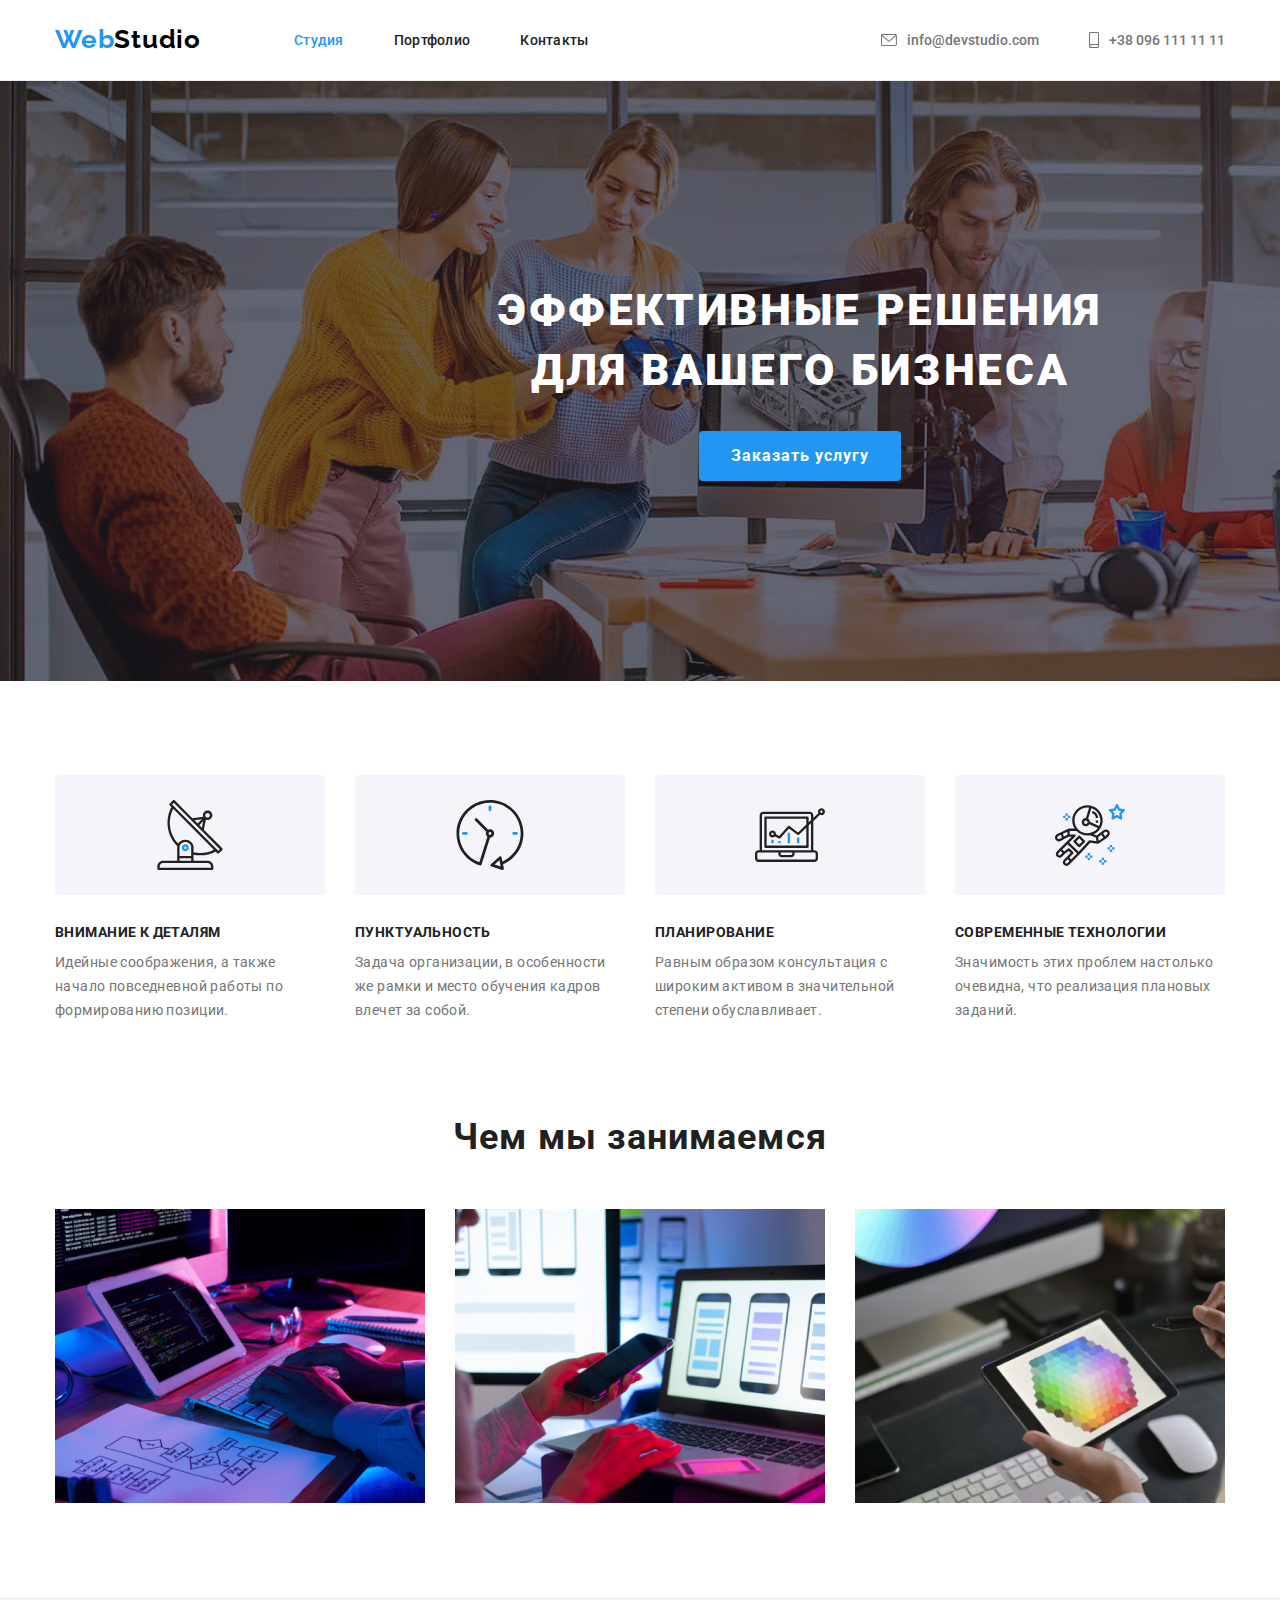
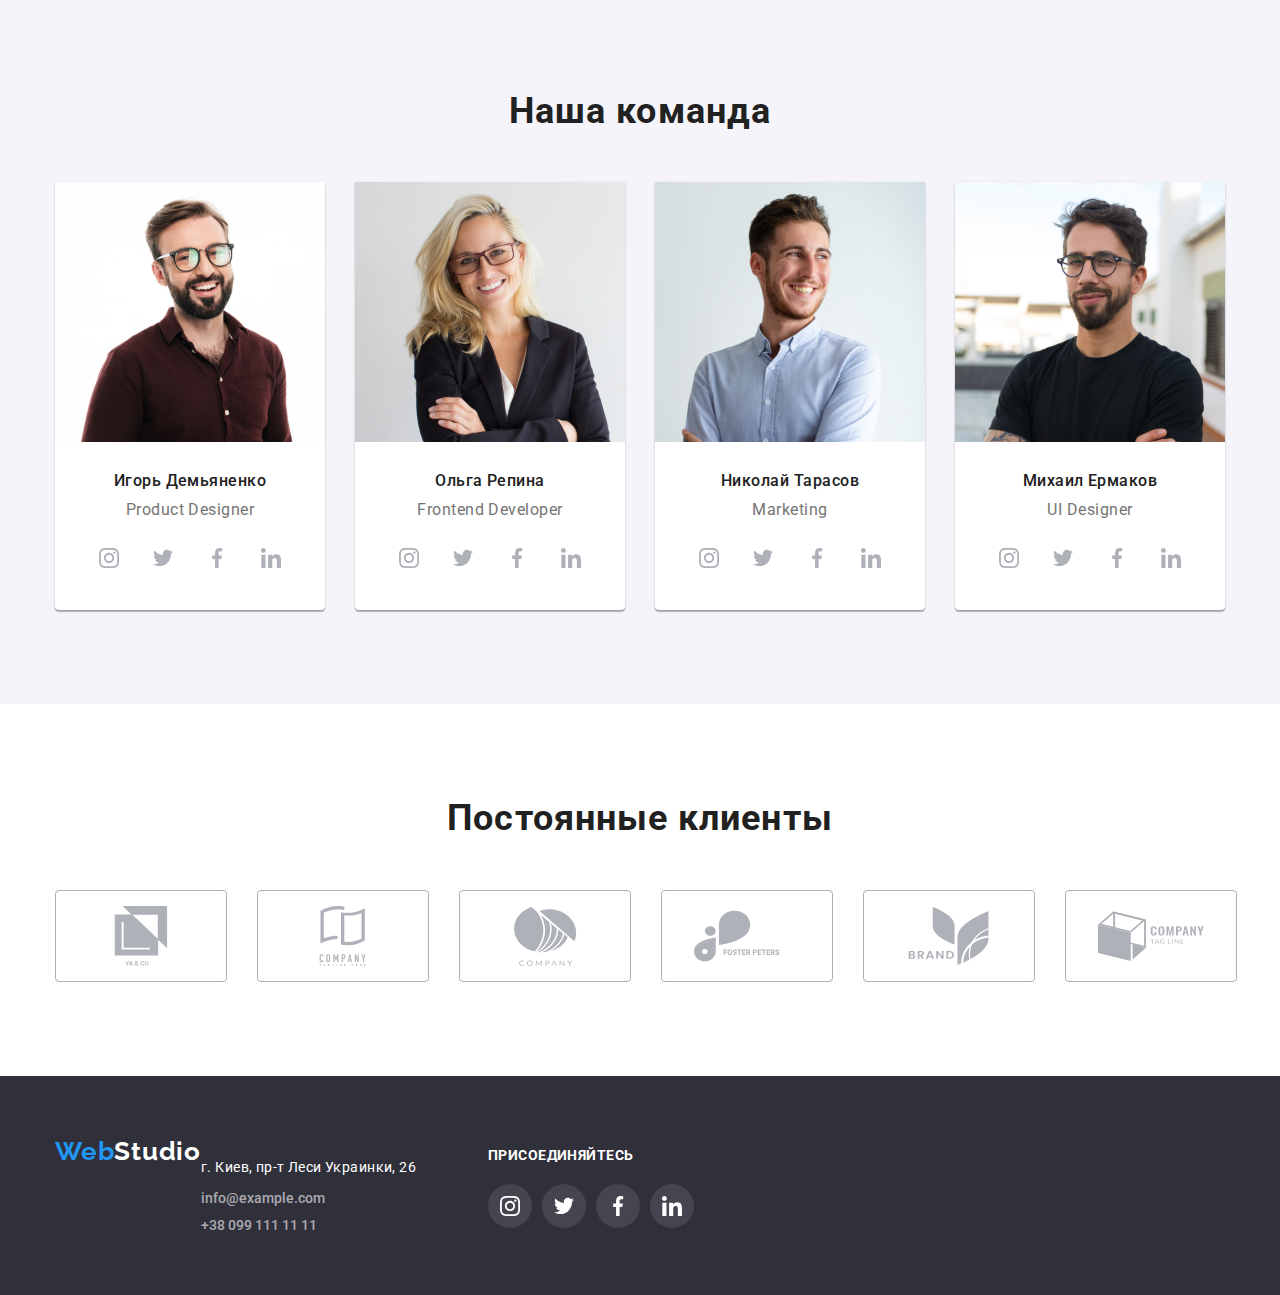
==== index.html @ bc765b1d "Добавляет фоновые изображения и декоративные элементы" ====
<!DOCTYPE html>
<html lang="ru">
  <head>
    <meta charset="UTF-8" />
    <meta name="viewport" content="width=device-width, initial-scale=1.0" />
    <title>WebStudios</title>
    <link rel="preconnect" href="https://fonts.googleapis.com" />
    <link rel="preconnect" href="https://fonts.gstatic.com" crossorigin />
    <link
      href="https://fonts.googleapis.com/css2?family=Raleway:wght@700&family=Roboto:wght@400;500;700;900&display=swap"
      rel="stylesheet"
    />
    <link rel="stylesheet" href="./css/modern-normalize.css" />
    <link rel="stylesheet" href="./css/styles.css" />
  </head>
  <body>
    <!-- Шапка -->
    <header class="header">
      <div class="container header-container">
        <a href="./index.html" class="logo link">
          <span class="logo-web">Web</span
          ><span class="logo-black">Studio</span></a
        >
        <nav class="nav">
          <ul class="nav-list list">
            <li class="nav-item">
              <a href="./index.html" class="nav-link current link">Студия</a>
            </li>
            <li class="nav-item">
              <a href="./portfolio.html" class="nav-link link">Портфолио</a>
            </li>
            <li class="nav-item">
              <a href="" class="nav-link link">Контакты</a>
            </li>
          </ul>
        </nav>

        <ul class="contacts-list list">
          <li class="contact-item">
            <svg class="icon-contact" width="16" height="12">
              <use href="./images/icons.svg#envelope"></use>
            </svg>
            <a href="mailto:info@devstudio.com" class="contact-link link"
              >info@devstudio.com</a
            >
          </li>
          <li class="contact-item">
            <svg class="icon-contact" width="10" height="16">
              <use href="./images/icons.svg#smartphone"></use>
            </svg>
            <a href="tel:+380961111111" class="contact-link link"
              >+38 096 111 11 11</a
            >
          </li>
        </ul>
      </div>
    </header>

    <!-- Герой -->
    <main>
      <section class="hero">
        <h1 class="hero-title">Эффективные решения для вашего бизнеса</h1>
        <button type="button" class="primary-button">Заказать услугу</button>
      </section>

      <section class="features">
        <div class="container">
          <h2 class="visually-hidden">Особенности</h2>
          <ul class="features-list list">
            <li class="features-item">
              <div class="block-features">
                <svg class="icons-features">
                  <use href="./images/icons.svg#antenna"></use>
                </svg>
              </div>
              <h3 class="features-title">Внимание к деталям</h3>
              <p class="features-discription">
                Идейные соображения, а также начало повседневной работы по
                формированию позиции.
              </p>
            </li>
            <li class="features-item">
              <div class="block-features">
                <svg class="icons-features">
                  <use href="./images/icons.svg#clock"></use>
                </svg>
              </div>
              <h3 class="features-title">Пунктуальность</h3>
              <p class="features-discription">
                Задача организации, в особенности же рамки и место обучения
                кадров влечет за собой.
              </p>
            </li>
            <li class="features-item">
              <div class="block-features">
                <svg class="icons-features">
                  <use href="./images/icons.svg#diagram"></use>
                </svg>
              </div>
              <h3 class="features-title">Планирование</h3>
              <p class="features-discription">
                Равным образом консультация с широким активом в значительной
                степени обуславливает.
              </p>
            </li>
            <li class="features-item">
              <div class="block-features">
                <svg class="icons-features">
                  <use href="./images/icons.svg#astronaut"></use>
                </svg>
              </div>
              <h3 class="features-title">Современные технологии</h3>
              <p class="features-discription">
                Значимость этих проблем настолько очевидна, что реализация
                плановых заданий.
              </p>
            </li>
          </ul>
        </div>
      </section>
      <section class="section-works">
        <div class="container">
          <h2 class="section-title">Чем мы занимаемся</h2>
          <ul class="works-list list">
            <li class="work-item">
              <img src="./images/keyboard.jpg" alt="Набор текста" width="370" />
            </li>
            <li class="work-item">
              <img src="./images/laptop.jpg" alt="Ноутбук" width="370" />
            </li>
            <li class="work-item">
              <img src="./images/ipad.png" alt="Планшет" width="370" />
            </li>
          </ul>
        </div>
      </section>

      <!-- Команда -->
      <section class="team-section section">
        <div class="container">
          <h2 class="section-title">Наша команда</h2>
          <ul class="team-list list">
            <li class="team-item">
              <img
                src="./images/product_designer.jpg"
                alt="Игорь Демьяненко"
                width="270"
              />
              <div class="team-description">
                <h3 class="teammate-name">Игорь Демьяненко</h3>
                <p lang="en" class="teammate-position">Product Designer</p>
                <ul class="social-list list">
                  <li class="teammate-social-item">
                    <a href="" class="social-link">
                      <svg class="social-icon" width="20" height="20">
                        <use href="./images/icons.svg#instagram"></use>
                      </svg>
                    </a>
                  </li>
                  <li class="teammate-social-item">
                    <a href="" class="social-link">
                      <svg class="social-icon" width="20" height="20">
                        <use href="./images/icons.svg#twitter"></use>
                      </svg>
                    </a>
                  </li>
                  <li class="teammate-social-item">
                    <a href="" class="social-link">
                      <svg class="social-icon" width="20" height="20">
                        <use href="./images/icons.svg#facebook"></use>
                      </svg>
                    </a>
                  </li>
                  <li class="teammate-social-item">
                    <a href="" class="social-link">
                      <svg class="social-icon" width="20" height="20">
                        <use href="./images/icons.svg#linkedin"></use>
                      </svg>
                    </a>
                  </li>
                </ul>
              </div>
            </li>
            <li class="team-item">
              <img
                src="./images/frontend_developer.jpg"
                alt="Ольга Репина"
                width="270"
              />
              <div class="team-description">
                <h3 class="teammate-name">Ольга Репина</h3>
                <p lang="en" class="teammate-position">Frontend Developer</p>
                <ul class="social-list list">
                  <li class="teammate-social-item">
                    <a href="" class="social-link">
                      <svg class="social-icon" width="20" height="20">
                        <use href="./images/icons.svg#instagram"></use>
                      </svg>
                    </a>
                  </li>
                  <li class="teammate-social-item">
                    <a href="" class="social-link">
                      <svg class="social-icon" width="20" height="20">
                        <use href="./images/icons.svg#twitter"></use>
                      </svg>
                    </a>
                  </li>
                  <li class="teammate-social-item">
                    <a href="" class="social-link">
                      <svg class="social-icon" width="20" height="20">
                        <use href="./images/icons.svg#facebook"></use>
                      </svg>
                    </a>
                  </li>
                  <li class="teammate-social-item">
                    <a href="" class="social-link">
                      <svg class="social-icon" width="20" height="20">
                        <use href="./images/icons.svg#linkedin"></use>
                      </svg>
                    </a>
                  </li>
                </ul>
              </div>
            </li>
            <li class="team-item">
              <img
                src="./images/marketing.jpg"
                alt="Николай Тарасов"
                width="270"
              />
              <div class="team-description">
                <h3 class="teammate-name">Николай Тарасов</h3>
                <p lang="en" class="teammate-position">Marketing</p>
                <ul class="social-list list">
                  <li class="teammate-social-item">
                    <a href="" class="social-link">
                      <svg class="social-icon" width="20" height="20">
                        <use href="./images/icons.svg#instagram"></use>
                      </svg>
                    </a>
                  </li>
                  <li class="teammate-social-item">
                    <a href="" class="social-link">
                      <svg class="social-icon" width="20" height="20">
                        <use href="./images/icons.svg#twitter"></use>
                      </svg>
                    </a>
                  </li>
                  <li class="teammate-social-item">
                    <a href="" class="social-link">
                      <svg class="social-icon" width="20" height="20">
                        <use href="./images/icons.svg#facebook"></use>
                      </svg>
                    </a>
                  </li>
                  <li class="teammate-social-item">
                    <a href="" class="social-link">
                      <svg class="social-icon" width="20" height="20">
                        <use href="./images/icons.svg#linkedin"></use>
                      </svg>
                    </a>
                  </li>
                </ul>
              </div>
            </li>
            <li class="team-item">
              <img
                src="./images/ui_designer.jpg"
                alt="Михаил Ермаков"
                width="270"
              />
              <div class="team-description">
                <h3 class="teammate-name">Михаил Ермаков</h3>
                <p lang="en" class="teammate-position">UI Designer</p>
                <ul class="social-list list">
                  <li class="teammate-social-item">
                    <a href="" class="social-link">
                      <svg class="social-icon" width="20" height="20">
                        <use href="./images/icons.svg#instagram"></use>
                      </svg>
                    </a>
                  </li>
                  <li class="teammate-social-item">
                    <a href="" class="social-link">
                      <svg class="social-icon" width="20" height="20">
                        <use href="./images/icons.svg#twitter"></use>
                      </svg>
                    </a>
                  </li>
                  <li class="teammate-social-item">
                    <a href="" class="social-link">
                      <svg class="social-icon" width="20" height="20">
                        <use href="./images/icons.svg#facebook"></use>
                      </svg>
                    </a>
                  </li>
                  <li class="teammate-social-item">
                    <a href="" class="social-link">
                      <svg class="social-icon" width="20" height="20">
                        <use href="./images/icons.svg#linkedin"></use>
                      </svg>
                    </a>
                  </li>
                </ul>
              </div>
            </li>
          </ul>
        </div>
      </section>

      <!-- Партнеры -->
      <section class="section-clients section">
        <div class="container">
          <h2 class="section-title">Постоянные клиенты</h2>
          <ul class="clients-list list">
            <li class="clients-item">
              <a href="" class="clients-link">
                <svg class="clients-icon" widht="106" height="60">
                  <use href="./images/icons.svg#company2"></use>
                </svg>
              </a>
            </li>
            <li class="clients-item">
              <a href="" class="clients-link">
                <svg class="clients-icon" widht="106" height="60">
                  <use href="./images/icons.svg#company1"></use>
                </svg>
              </a>
            </li>
            <li class="clients-item">
              <a href="" class="clients-link">
                <svg class="clients-icon" widht="106" height="60">
                  <use href="./images/icons.svg#company3"></use>
                </svg>
              </a>
            </li>
            <li class="clients-item">
              <a href="" class="clients-link">
                <svg class="clients-icon" widht="106" height="60">
                  <use href="./images/icons.svg#company4"></use>
                </svg>
              </a>
            </li>
            <li class="clients-item">
              <a href="" class="clients-link">
                <svg class="clients-icon" widht="106" height="60">
                  <use href="./images/icons.svg#company5"></use>
                </svg>
              </a>
            </li>
            <li class="clients-item">
              <a href="" class="clients-link">
                <svg class="clients-icon" widht="106" height="60">
                  <use href="./images/icons.svg#company6"></use>
                </svg>
              </a>
            </li>
          </ul>
        </div>
      </section>
    </main>

    <!-- Подвал -->
    <footer class="page-footer">
      <div class="container footer-container">
        <a href="./index.html" class="logo link">
          <span class="logo-web">Web</span
          ><span class="logo-white">Studio</span></a
        >
        <address class="contact-address">
          <ul class="footer-contacts-list">
            <li class="footer-contact-item list">
              <a
                href="https://goo.gl/maps/eDtE6KMM95kPjkAP6"
                target="_blank"
                rel="noopener noreferrer"
                class="map-link link"
              >
                г. Киев, пр-т Леси Украинки, 26
              </a>
            </li>
            <li class="footer-contact-item list">
              <a href="mailto:info@example.com" class="footer-contact-link link"
                >info@example.com</a
              >
            </li>
            <li class="footer-contact-item list">
              <a href="tel:+380991111111" class="footer-contact-link link"
                >+38 099 111 11 11</a
              >
            </li>
          </ul>
        </address>
        <div class="footer-social">
          <h2 class="footer-social-title">ПРИСОЕДИНЯЙТЕСЬ</h2>
          <ul class="footer-social-list list">
            <li class="footer-social-item">
              <a href="" class="footer-social-link social-link">
                <svg
                  class="footer-social-icon social-icon"
                  width="20"
                  height="20"
                >
                  <use href="./images/icons.svg#instagram"></use>
                </svg>
              </a>
            </li>
            <li class="footer-social-item">
              <a href="" class="footer-social-link social-link">
                <svg
                  class="footer-social-icon social-icon"
                  width="20"
                  height="20"
                >
                  <use href="./images/icons.svg#twitter"></use>
                </svg>
              </a>
            </li>
            <li class="footer-social-item">
              <a href="" class="footer-social-link social-link">
                <svg
                  class="footer-social-icon social-icon"
                  width="20"
                  height="20"
                >
                  <use href="./images/icons.svg#facebook"></use>
                </svg>
              </a>
            </li>
            <li class="footer-social-item">
              <a href="" class="footer-social-link social-link">
                <svg
                  class="footer-social-icon social-icon"
                  width="20"
                  height="20"
                >
                  <use href="./images/icons.svg#linkedin"></use>
                </svg>
              </a>
            </li>
          </ul>
        </div>
      </div>
    </footer>
  </body>
</html>
---- css/styles.css ----
:root {
  --primary-color: #ffffff;
  --title-color: #212121;
  --first-background-color: #2f303a;
  --our-team-bg-color: #f5f4fa;
  --discription-color: #757575;
  --accent-color: #2196f3;
  --secondary-color: #000000;
  --footer-color-link: rgba(255, 255, 255, 0.6);
  --border-solid-color: #eeeeee;
  --border-bottom-color: #ececec;
  --svg-icon-color: #afb1b8;
}

body {
  font-family: 'Roboto', sans-serif;
  background-color: var(--primary-color);
  color: var(--title-color);
  margin: 0;
}
.list {
  list-style: none;
}
.link {
  text-decoration: none;
}

.visually-hidden {
  position: absolute;
  white-space: nowrap;
  width: 1px;
  height: 1px;
  overflow: hidden;
  border: 0;
  padding: 0;
  clip: rect(0 0 0 0);
  clip-path: inset(50%);
  margin: -1px;
}
p,
h1,
h2,
h3,
h4,
h5,
h6 {
  margin: 0;
}
ul {
  margin: 0;
  padding: 0;
}
button {
  border-width: 0;
}

img {
  display: block;
  max-width: 100%;
  height: auto;
}
.container {
  width: 1170px;
  padding: 0 15px;
  margin: 0 auto;
}
.section {
  padding: 94px 0;
}

/*------------------ ЛОГО САЙТА ---------------- */
.logo {
  font-family: Raleway;
  font-weight: bold;
  font-size: 26px;
  line-height: 1.2;
  letter-spacing: 0.03em;
}
.logo-web {
  color: var(--accent-color);
}
.logo-black {
  color: var(--secondary-color);
}

/*------------------ НАВИГАЦИЯ ---------------- */
.header {
  border-bottom: 1px solid var(--border-bottom-color);
}

.header-container {
  display: flex;
  align-items: center;
}
.nav {
  margin-left: 93px;
}
.nav-list {
  display: flex;
}

.nav-list .nav-item:not(:last-child) {
  margin-right: 50px;
}
.nav-link {
  display: block;
  padding: 32px 0;

  color: var(--title-color);

  font-weight: 500;
  font-size: 14px;
  line-height: 1.15;
  letter-spacing: 0.02em;
}
.nav-link:hover,
.nav-link:focus {
  color: var(--accent-color);
}

.contact-link {
  color: var(--discription-color);

  font-weight: 500;
  font-size: 14px;
  line-height: 1.33;
}

.contacts-list {
  display: flex;
  align-items: center;
  margin-left: auto;
}

.contact-item {
  display: flex;
  align-items: center;
}

.icon-contact {
  margin-right: 10px;
  fill: var(--discription-color);
}

.icon-contact:hover {
  fill: var(--accent-color);
}

.contact-item:not(:last-child) {
  margin-right: 50px;
}

.current {
  color: var(--accent-color);
}
.contact-link:hover,
.contact-link:focus {
  color: var(--accent-color);
}

/*------------------ ГЕРОЙ ---------------- */
.hero {
  padding: 200px 0;
  text-align: center;
  background-color: var(--first-background-color);
  background-image: linear-gradient(
      rgba(47, 48, 58, 0.4),
      rgba(47, 48, 58, 0.4)
    ),
    url(../images/hero.jpg);
  background-position: center;
  background-repeat: no-repeat;
  background-size: cover;
  min-width: 1600px;
}

.hero-title {
  margin: 0 auto 30px;
  font-weight: 900;
  font-size: 44px;
  line-height: 1.36;
  letter-spacing: 0.06em;
  text-transform: uppercase;
  color: var(--primary-color);
  width: 696px;
}

.primary-button {
  padding: 10px 32px;

  font-family: inherit;
  font-weight: bold;
  font-size: 16px;
  line-height: 1.9;

  letter-spacing: 0.06em;
  cursor: pointer;
  background-color: var(--accent-color);
  color: var(--primary-color);
  box-shadow: 0px 4px 4px rgba(0, 0, 0, 0.15);
  border-radius: 4px;
}

/*------------------ ОСОБЕННОСТИ---------------- */

.features-title {
  font-weight: bold;
  font-size: 14px;
  line-height: 1.14;
  letter-spacing: 0.03em;
  text-transform: uppercase;
  margin: 0 0 10px 0;
  color: var(--title-color);
}
.features-list {
  display: flex;
  align-items: center;
}
.features {
  padding: 94px 0 47px 0;
}

.features-item {
  width: 270px;
  font-weight: normal;
  font-size: 14px;
  line-height: 1.71;
  letter-spacing: 0.03em;
  color: var(--discription-color);
}
.features-item:not(:last-child) {
  margin-right: 30px;
}
.block-features {
  display: flex;
  width: 270px;
  height: 120px;
  margin-bottom: 30px;
  background-color: #f5f4fa;
  border-radius: 4px;
}

.icons-features {
  width: 70px;
  height: 70px;
  align-items: center;
  padding: 25px 100px;
}
/*------------------ ЧЕМ МЫ ЗАНИМАЕМСЯ ---------------- */
.section-works {
  padding: 47px 0 94px 0;
}

.works-list {
  display: flex;
}
.work-item {
  align-items: center;
}

.work-item:not(:last-child) {
  margin-right: 30px;
}

/*---------------------- КОМАНДА --------------------*/

.section-title {
  margin-bottom: 50px;
  font-weight: bold;
  font-size: 36px;
  line-height: 1.16;
  letter-spacing: 0.03em;
  text-align: center;
}

.team-section {
  background-color: var(--our-team-bg-color);
}
.team-list {
  display: flex;
}
.team-item {
  box-shadow: 0px 1px 3px rgba(0, 0, 0, 0.12), 0px 1px 1px rgba(0, 0, 0, 0.14),
    0px 2px 1px rgba(0, 0, 0, 0.2);
  border-radius: 0px 0px 4px 4px;
  background-color: var(--primary-color);
}
.team-item:not(:last-child) {
  margin-right: 30px;
}

.teammate-name {
  font-weight: 500;
  font-size: 16px;
  line-height: 1.18;
  letter-spacing: 0.03em;
  margin-bottom: 10px;
}
.teammate-position {
  font-weight: normal;
  font-size: 16px;
  line-height: 1.18;
  letter-spacing: 0.03em;
  color: var(--discription-color);
}
.social-list {
  display: flex;
  justify-content: center;
  margin-top: 16px;
}

.teammate-social-item {
  width: 44px;
  height: 44px;
  background-color: var(--primary-color);
}

.teammate-social-item + .teammate-social-item {
  margin-left: 10px;
}
.social-link {
  display: flex;
  align-items: center;
  justify-content: center;
  width: 100%;
  height: 100%;
  border-radius: 50%;
  background-color: var(--primary-color);
}

.social-link:hover,
.social-link:focus {
  background-color: var(--accent-color);
}

.social-link:hover .social-icon,
.social-link:focus .social-icon {
  fill: var(--primary-color);
}

.social-icon {
  fill: var(--svg-icon-color);
}

.team-description {
  text-align: center;
  padding: 30px 0;
}

/*------------------ КЛИЕНТЫ---------------- */
.clients-list {
  display: flex;
}

.clients-item:not(:last-child) {
  margin-right: 30px;
}

.clients-link {
  display: flex;
  align-items: center;
  justify-content: center;
  width: 172px;
  height: 92px;
  border: 1px solid var(--svg-icon-color);
  border-radius: 4px;
  box-sizing: border-box;
  color: var(--svg-icon-color);
}

.clients-link:hover,
.clients-link:focus {
  border: 1px solid var(--accent-color);
  color: var(--accent-color);
}

.clients-icon {
  width: 106px;
  height: 60px;
  fill: currentColor;
}

/*------------------ ПОДВАЛ---------------- */
.page-footer {
  background-color: var(--first-background-color);
  padding: 60px 0;
}
.footer-container {
  display: flex;
}

.footer-contacts-list {
  display: block;
}

.contact-address {
  font-style: normal;
  margin-top: 20px;
}
.footer-contact-item + .footer-contact-item {
  margin-top: 9px;
}

.logo-white {
  font-family: Raleway;
  font-weight: bold;
  font-size: 26px;
  line-height: 1.2;
  letter-spacing: 0.03em;
  color: var(--primary-color);
}
.footer-contact-link {
  font-weight: 500;
  font-size: 14px;
  line-height: 1.33;
  color: var(--footer-color-link);
}
.footer-contact-link:hover,
.footer-contact-link:focus {
  color: var(--accent-color);
}

.map-link {
  font-size: 14px;
  line-height: 1.71;
  letter-spacing: 0.03em;
  color: var(--primary-color);
}

.map-link:hover,
.map-link:focus {
  color: var(--accent-color);
}

.footer-social {
  margin-left: 72px;
  margin-top: 12px;
}

.footer-social-title {
  font-size: 14px;
  line-height: 1.14;
  letter-spacing: 0.03em;
  text-transform: uppercase;
  margin-bottom: 20px;
  color: var(--primary-color);
}

.footer-social-list {
  display: flex;
}

.footer-social-item {
  width: 44px;
  height: 44px;
}

.footer-social-item:not(:last-child) {
  margin-right: 10px;
}

.footer-social-icon {
  fill: var(--primary-color);
}

.footer-social-link {
  display: flex;
  align-items: center;
  justify-content: center;
  width: 100%;
  height: 100%;
  border-radius: 50%;
  background-color: rgba(255, 255, 255, 0.1);
}

/*------------------ СТРАНИЦА ПОРТФОЛИО ---------------- */

.filter-list {
  display: flex;
  justify-content: center;
  margin-bottom: 34px;
}

.filter-item:not(:last-child) {
  margin-right: 8px;
}
.title-portfolio {
  font-weight: 900;
  line-height: 1.36;
  text-align: center;
  letter-spacing: 0.06em;
  text-transform: uppercase;
  color: var(--discription-color);
}
.secondary-button {
  padding: 6px 22px;
  font-family: inherit;
  border: none;
  font-weight: 500;
  font-size: 16px;
  line-height: 1.6;
  border-radius: 4px;
  text-align: center;
  letter-spacing: 0.03em;
  cursor: pointer;
  color: var(--title-color);
  background-color: var(--our-team-bg-color);
}

.secondary-button:hover,
.secondary-button:focus {
  background-color: var(--accent-color);
  color: var(--primary-color);
  box-shadow: 0px 3px 1px rgba(0, 0, 0, 0.1), 0px 1px 2px rgba(0, 0, 0, 0.08),
    0px 2px 2px rgba(0, 0, 0, 0.12);
}

/*------------------ ФИЛЬТР НАПРАВЛЕНИЙ ---------------- */

.portfolio-list {
  display: flex;
  flex-wrap: wrap;
}

.portfolio-item {
  background: var(--primary-color);
  box-sizing: border-box;
}
.portfolio-item:hover {
  box-shadow: 0px 1px 1px rgba(0, 0, 0, 0.12), 0px 4px 4px rgba(0, 0, 0, 0.06),
    1px 4px 6px rgba(0, 0, 0, 0.16);
}

.portfolio-item:not(:nth-child(3n)) {
  margin-right: 30px;
}

.portfolio-item:not(:nth-last-child(-n + 3)) {
  margin-bottom: 30px;
}
.portfolio-description-field {
  padding: 20px 24px;
  border-top: none;
  border: 1px solid var(--border-solid-color);
}
.portfolio-title {
  font-weight: bold;
  font-size: 18px;
  line-height: 2;
  letter-spacing: 0.06em;
}
.portfolio-direction {
  margin-top: 4px;
  font-weight: normal;
  font-size: 16px;
  line-height: 1.87;
  letter-spacing: 0.03em;
  color: var(--discription-color);
}
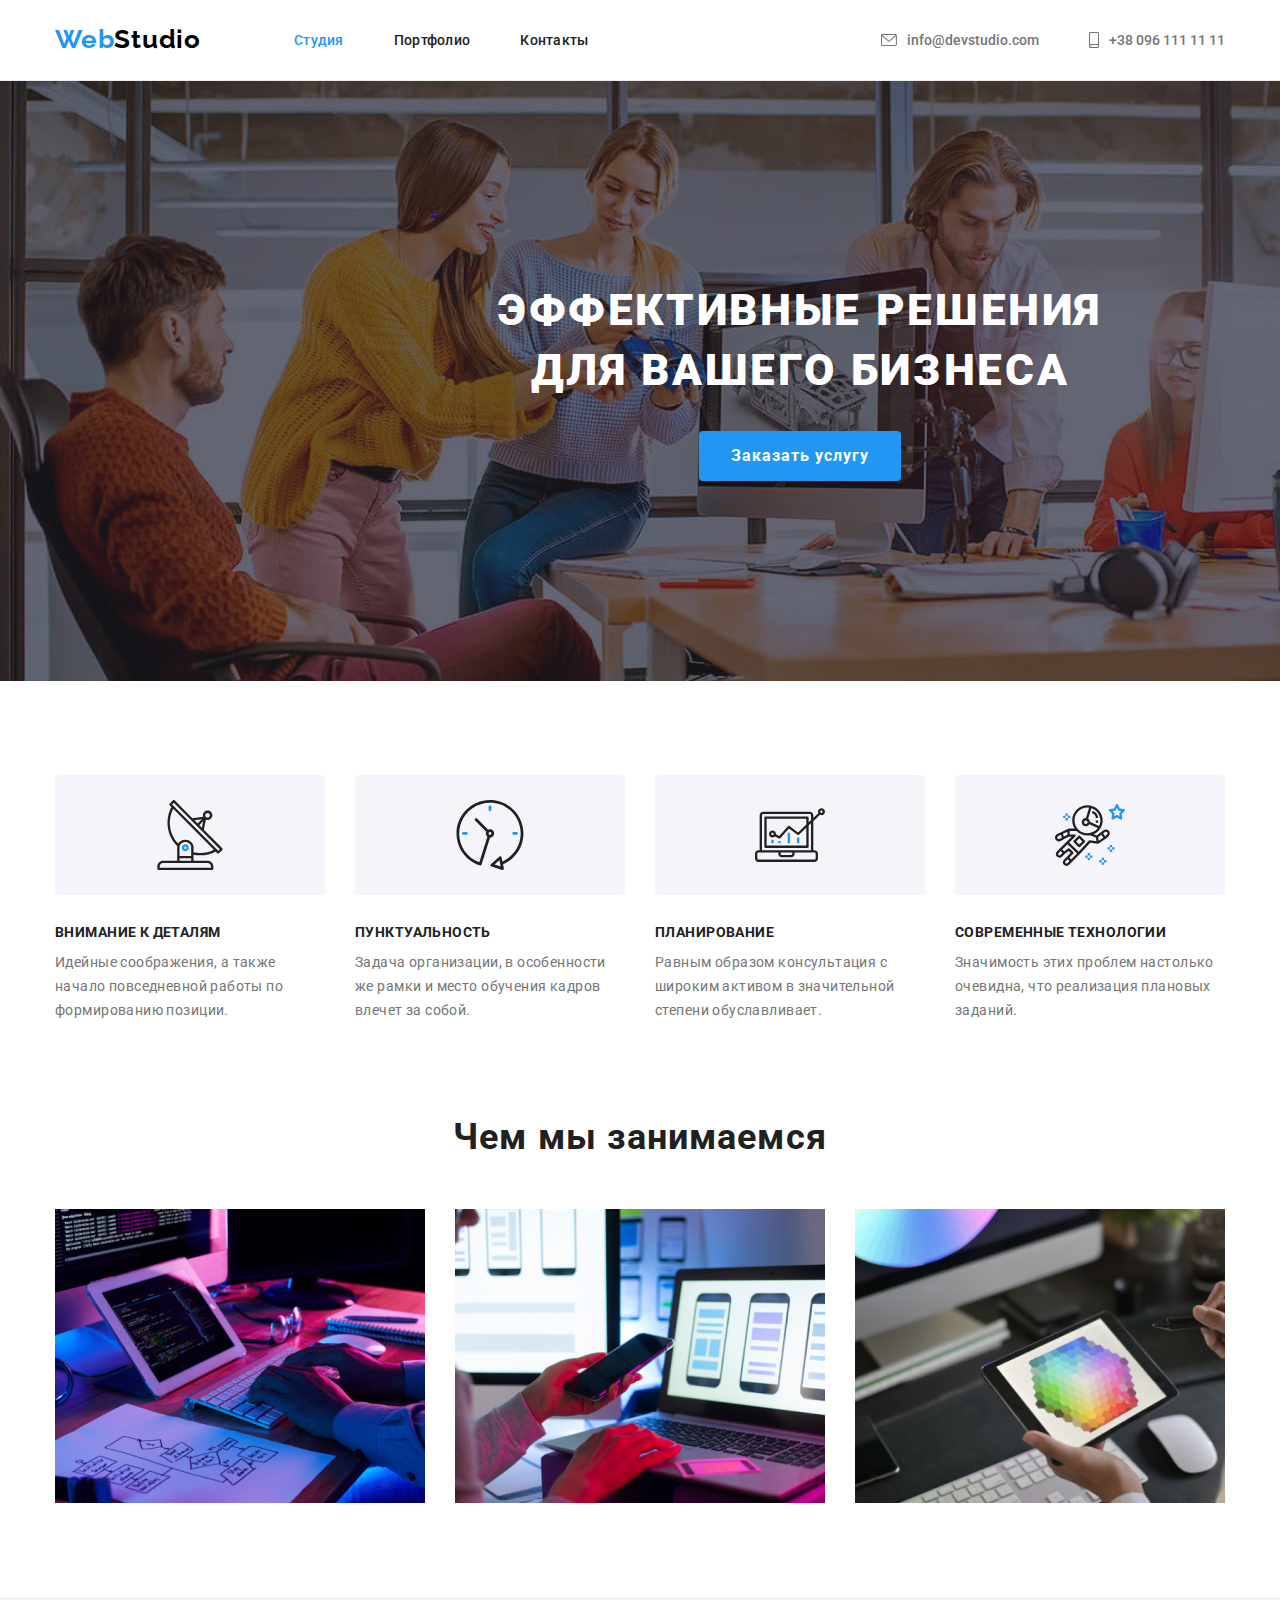
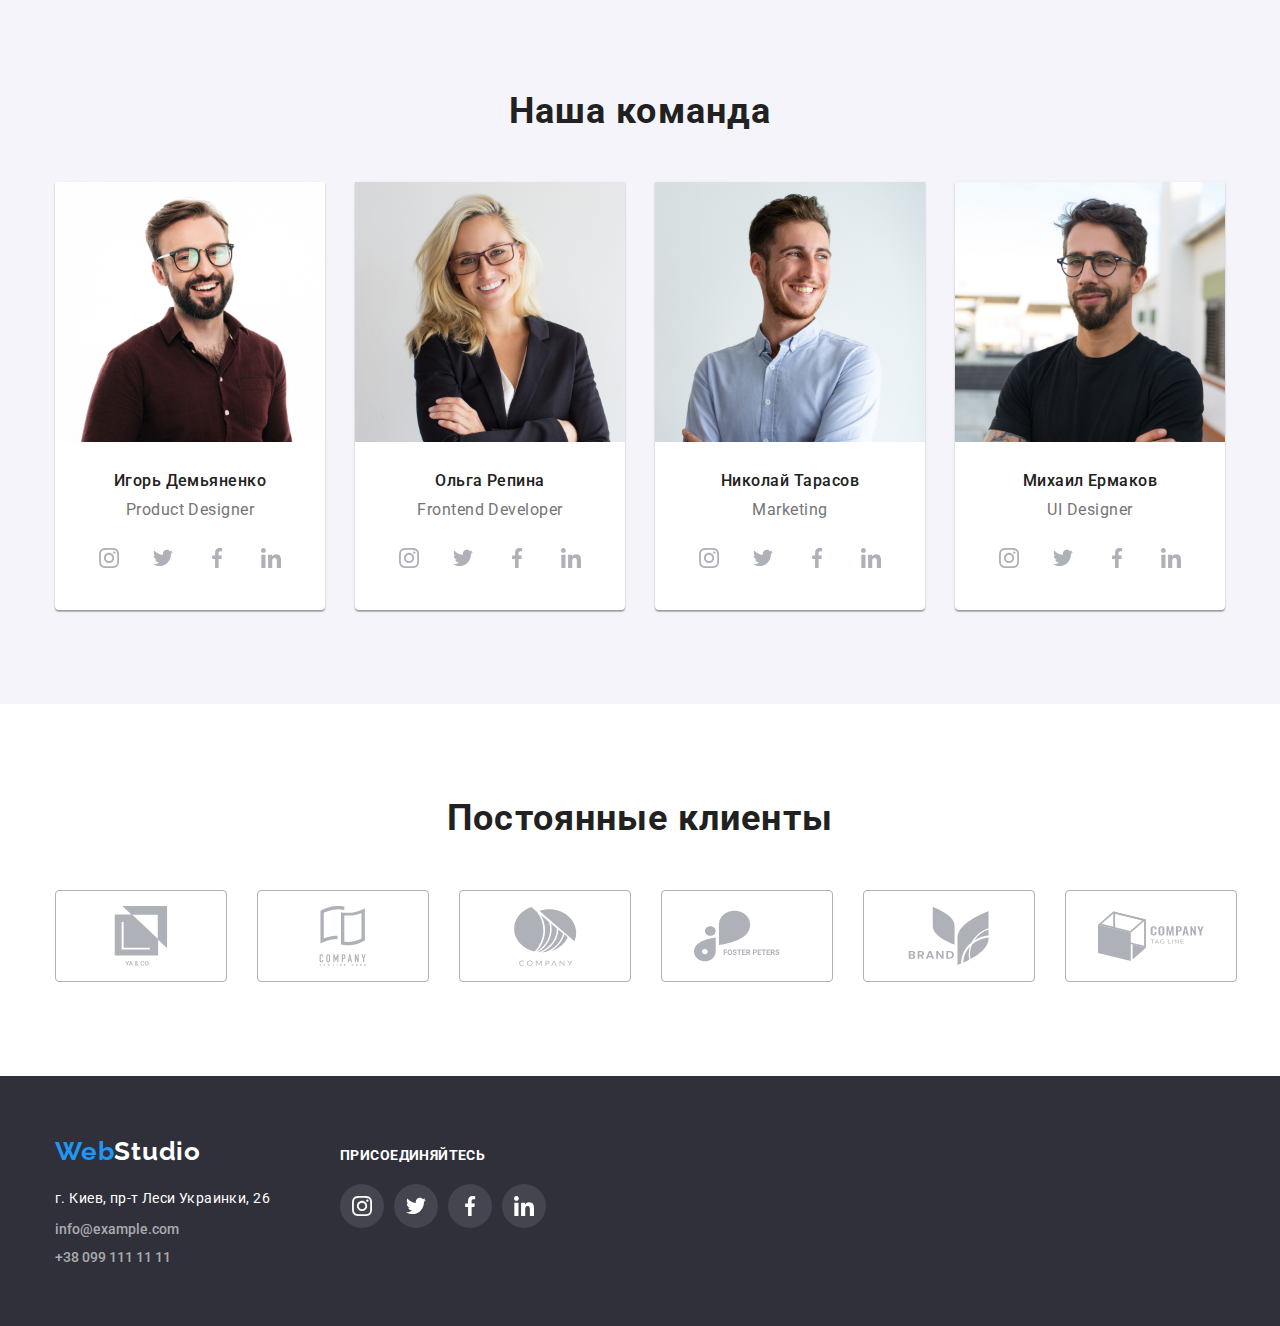
==== commit 7b62a429: "Добавлены декоративные элементы и фоновое изображения" ====
--- a/index.html
+++ b/index.html
@@ -3,7 +3,7 @@
   <head>
     <meta charset="UTF-8" />
     <meta name="viewport" content="width=device-width, initial-scale=1.0" />
-    <title>WebStudios</title>
+    <title>WebStudio</title>
     <link rel="preconnect" href="https://fonts.googleapis.com" />
     <link rel="preconnect" href="https://fonts.gstatic.com" crossorigin />
     <link
@@ -363,34 +363,38 @@
     <!-- Подвал -->
     <footer class="page-footer">
       <div class="container footer-container">
-        <a href="./index.html" class="logo link">
-          <span class="logo-web">Web</span
-          ><span class="logo-white">Studio</span></a
-        >
-        <address class="contact-address">
-          <ul class="footer-contacts-list">
-            <li class="footer-contact-item list">
-              <a
-                href="https://goo.gl/maps/eDtE6KMM95kPjkAP6"
-                target="_blank"
-                rel="noopener noreferrer"
-                class="map-link link"
-              >
-                г. Киев, пр-т Леси Украинки, 26
-              </a>
-            </li>
-            <li class="footer-contact-item list">
-              <a href="mailto:info@example.com" class="footer-contact-link link"
-                >info@example.com</a
-              >
-            </li>
-            <li class="footer-contact-item list">
-              <a href="tel:+380991111111" class="footer-contact-link link"
-                >+38 099 111 11 11</a
-              >
-            </li>
-          </ul>
-        </address>
+        <div class="adress-footer">
+          <a href="./index.html" class="logo link">
+            <span class="logo-web">Web</span
+            ><span class="logo-white">Studio</span></a
+          >
+          <address class="contact-address">
+            <ul class="footer-contacts-list">
+              <li class="footer-contact-item list">
+                <a
+                  href="https://goo.gl/maps/eDtE6KMM95kPjkAP6"
+                  target="_blank"
+                  rel="noopener noreferrer"
+                  class="map-link link"
+                >
+                  г. Киев, пр-т Леси Украинки, 26
+                </a>
+              </li>
+              <li class="footer-contact-item list">
+                <a
+                  href="mailto:info@example.com"
+                  class="footer-contact-link link"
+                  >info@example.com</a
+                >
+              </li>
+              <li class="footer-contact-item list">
+                <a href="tel:+380991111111" class="footer-contact-link link"
+                  >+38 099 111 11 11</a
+                >
+              </li>
+            </ul>
+          </address>
+        </div>
         <div class="footer-social">
           <h2 class="footer-social-title">ПРИСОЕДИНЯЙТЕСЬ</h2>
           <ul class="footer-social-list list">
--- a/css/styles.css
+++ b/css/styles.css
@@ -409,7 +409,9 @@
   letter-spacing: 0.03em;
   color: var(--primary-color);
 }
+
 .footer-contact-link {
+  display: block;
   font-weight: 500;
   font-size: 14px;
   line-height: 1.33;
@@ -433,7 +435,7 @@
 }
 
 .footer-social {
-  margin-left: 72px;
+  margin-left: 70px;
   margin-top: 12px;
 }
 
@@ -448,6 +450,7 @@
 
 .footer-social-list {
   display: flex;
+  padding: 0;
 }
 
 .footer-social-item {
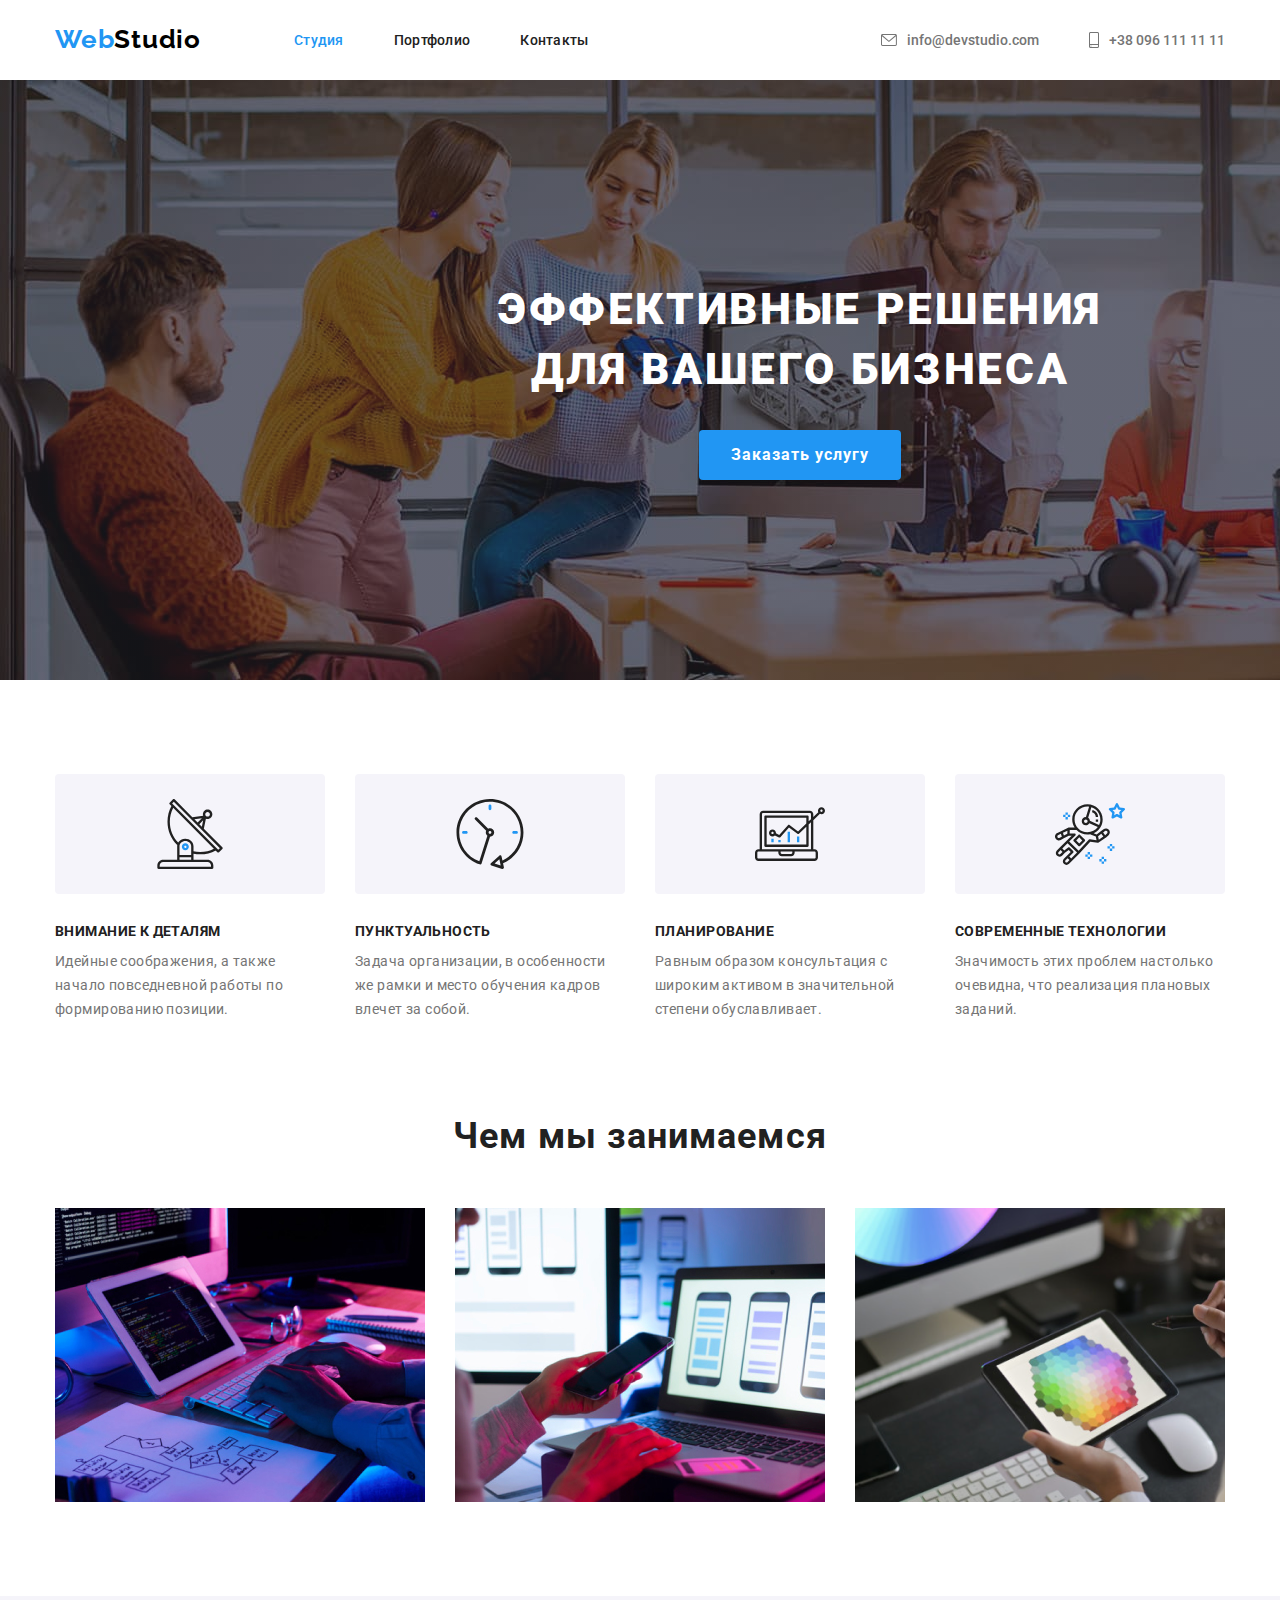
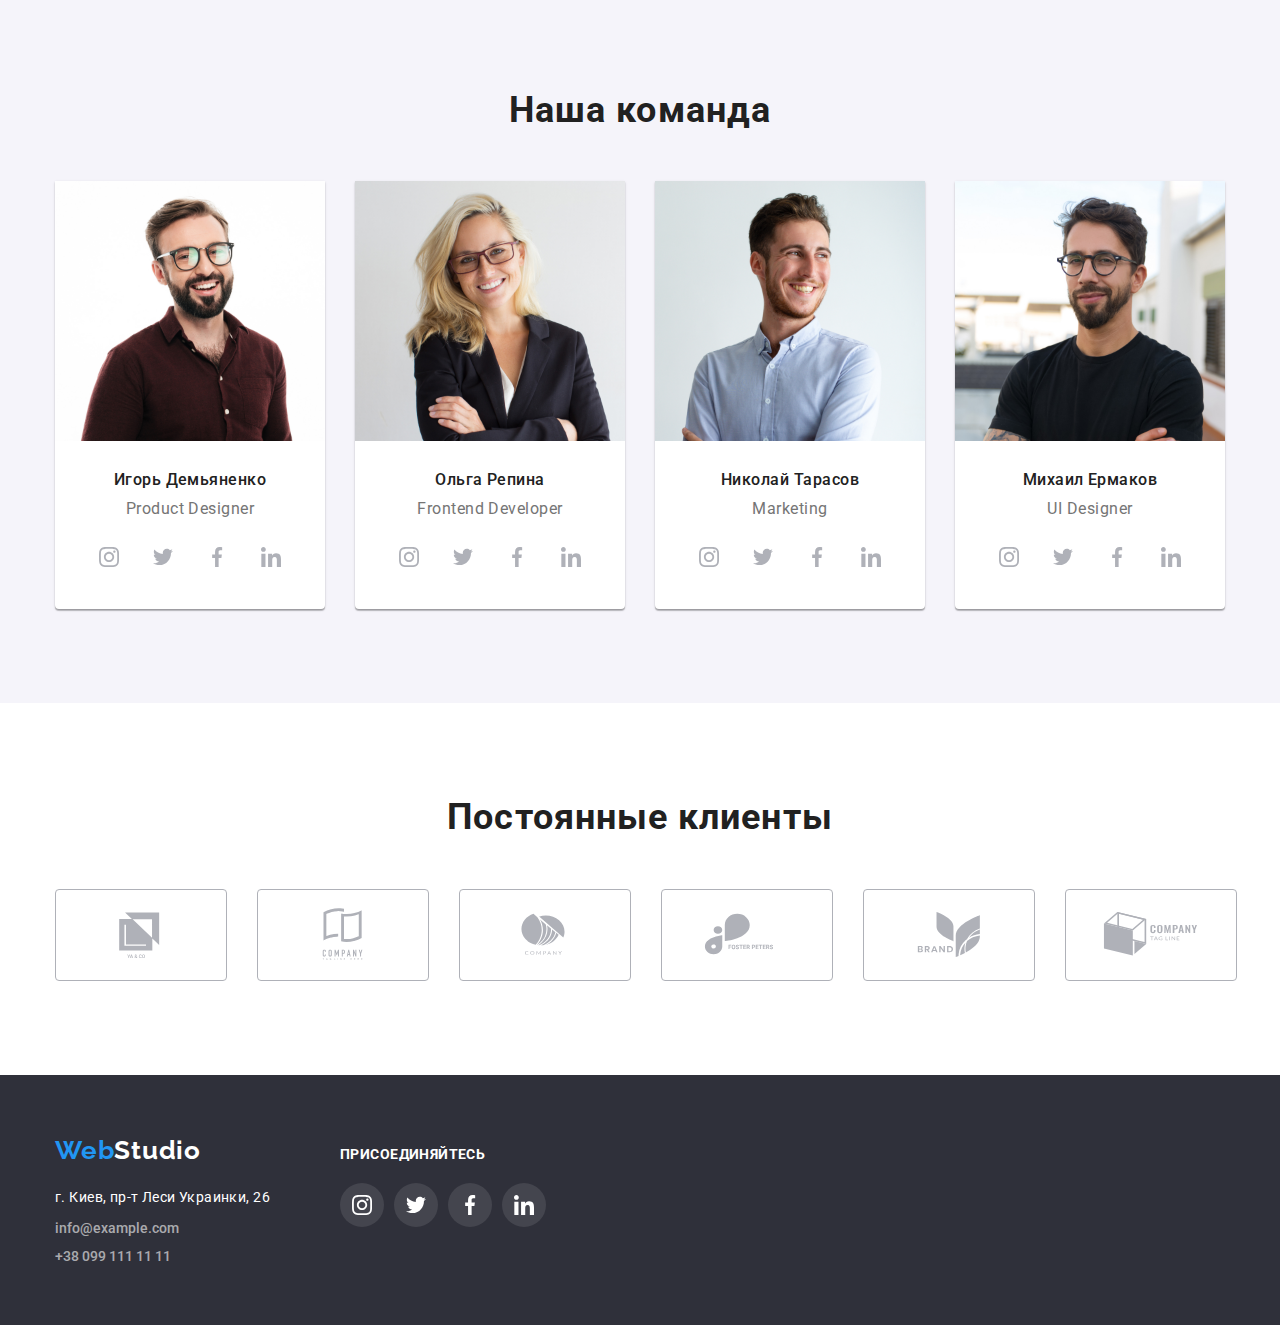
==== commit f0036c60: "Исправил декоративные элементы и фоновое изображение" ====
--- a/index.html
+++ b/index.html
@@ -15,7 +15,7 @@
   </head>
   <body>
     <!-- Шапка -->
-    <header class="header">
+    <header class="">
       <div class="container header-container">
         <a href="./index.html" class="logo link">
           <span class="logo-web">Web</span
@@ -37,18 +37,16 @@
 
         <ul class="contacts-list list">
           <li class="contact-item">
-            <svg class="icon-contact" width="16" height="12">
-              <use href="./images/icons.svg#envelope"></use>
-            </svg>
             <a href="mailto:info@devstudio.com" class="contact-link link"
+              ><svg class="icon-contact" width="16" height="12">
+                <use href="./images/icons.svg#envelope"></use></svg
               >info@devstudio.com</a
             >
           </li>
           <li class="contact-item">
-            <svg class="icon-contact" width="10" height="16">
-              <use href="./images/icons.svg#smartphone"></use>
-            </svg>
             <a href="tel:+380961111111" class="contact-link link"
+              ><svg class="icon-contact" width="10" height="16">
+                <use href="./images/icons.svg#smartphone"></use></svg
               >+38 096 111 11 11</a
             >
           </li>
@@ -69,7 +67,7 @@
           <ul class="features-list list">
             <li class="features-item">
               <div class="block-features">
-                <svg class="icons-features">
+                <svg class="icons-features" width="70" height="70">
                   <use href="./images/icons.svg#antenna"></use>
                 </svg>
               </div>
@@ -81,7 +79,7 @@
             </li>
             <li class="features-item">
               <div class="block-features">
-                <svg class="icons-features">
+                <svg class="icons-features" width="70" height="70">
                   <use href="./images/icons.svg#clock"></use>
                 </svg>
               </div>
@@ -93,7 +91,7 @@
             </li>
             <li class="features-item">
               <div class="block-features">
-                <svg class="icons-features">
+                <svg class="icons-features" width="70" height="70">
                   <use href="./images/icons.svg#diagram"></use>
                 </svg>
               </div>
@@ -105,7 +103,7 @@
             </li>
             <li class="features-item">
               <div class="block-features">
-                <svg class="icons-features">
+                <svg class="icons-features" width="70" height="70">
                   <use href="./images/icons.svg#astronaut"></use>
                 </svg>
               </div>
@@ -316,14 +314,14 @@
             <li class="clients-item">
               <a href="" class="clients-link">
                 <svg class="clients-icon" widht="106" height="60">
+                  <use href="./images/icons.svg#company1"></use>
+                </svg>
+              </a>
+            </li>
+            <li class="clients-item">
+              <a href="" class="clients-link">
+                <svg class="clients-icon" widht="106" height="60">
                   <use href="./images/icons.svg#company2"></use>
-                </svg>
-              </a>
-            </li>
-            <li class="clients-item">
-              <a href="" class="clients-link">
-                <svg class="clients-icon" widht="106" height="60">
-                  <use href="./images/icons.svg#company1"></use>
                 </svg>
               </a>
             </li>
--- a/css/styles.css
+++ b/css/styles.css
@@ -119,27 +119,26 @@
 }
 
 .contact-link {
+  display: flex;
+  align-items: center;
   color: var(--discription-color);
-
   font-weight: 500;
   font-size: 14px;
   line-height: 1.33;
 }
 
+.contact-item {
+  display: flex;
+  align-items: center;
+}
 .contacts-list {
   display: flex;
-  align-items: center;
   margin-left: auto;
-}
-
-.contact-item {
-  display: flex;
-  align-items: center;
 }
 
 .icon-contact {
   margin-right: 10px;
-  fill: var(--discription-color);
+  fill: currentColor;
 }
 
 .icon-contact:hover {
@@ -171,7 +170,8 @@
   background-position: center;
   background-repeat: no-repeat;
   background-size: cover;
-  min-width: 1600px;
+  width: 1600px;
+  margin: 0 auto;
 }
 
 .hero-title {
@@ -233,18 +233,14 @@
 }
 .block-features {
   display: flex;
-  width: 270px;
-  height: 120px;
+  padding: 25px 100px;
   margin-bottom: 30px;
   background-color: #f5f4fa;
   border-radius: 4px;
 }
 
 .icons-features {
-  width: 70px;
-  height: 70px;
-  align-items: center;
-  padding: 25px 100px;
+  align-items: center;
 }
 /*------------------ ЧЕМ МЫ ЗАНИМАЕМСЯ ---------------- */
 .section-works {
@@ -324,6 +320,7 @@
   justify-content: center;
   width: 100%;
   height: 100%;
+  color: var(--svg-icon-color);
   border-radius: 50%;
   background-color: var(--primary-color);
 }
@@ -331,11 +328,12 @@
 .social-link:hover,
 .social-link:focus {
   background-color: var(--accent-color);
+  color: var(--primary-color);
 }
 
 .social-link:hover .social-icon,
 .social-link:focus .social-icon {
-  fill: var(--primary-color);
+  fill: currentColor;
 }
 
 .social-icon {
@@ -463,7 +461,7 @@
 }
 
 .footer-social-icon {
-  fill: var(--primary-color);
+  fill: currentColor;
 }
 
 .footer-social-link {
@@ -472,6 +470,7 @@
   justify-content: center;
   width: 100%;
   height: 100%;
+  color: var(--primary-color);
   border-radius: 50%;
   background-color: rgba(255, 255, 255, 0.1);
 }
